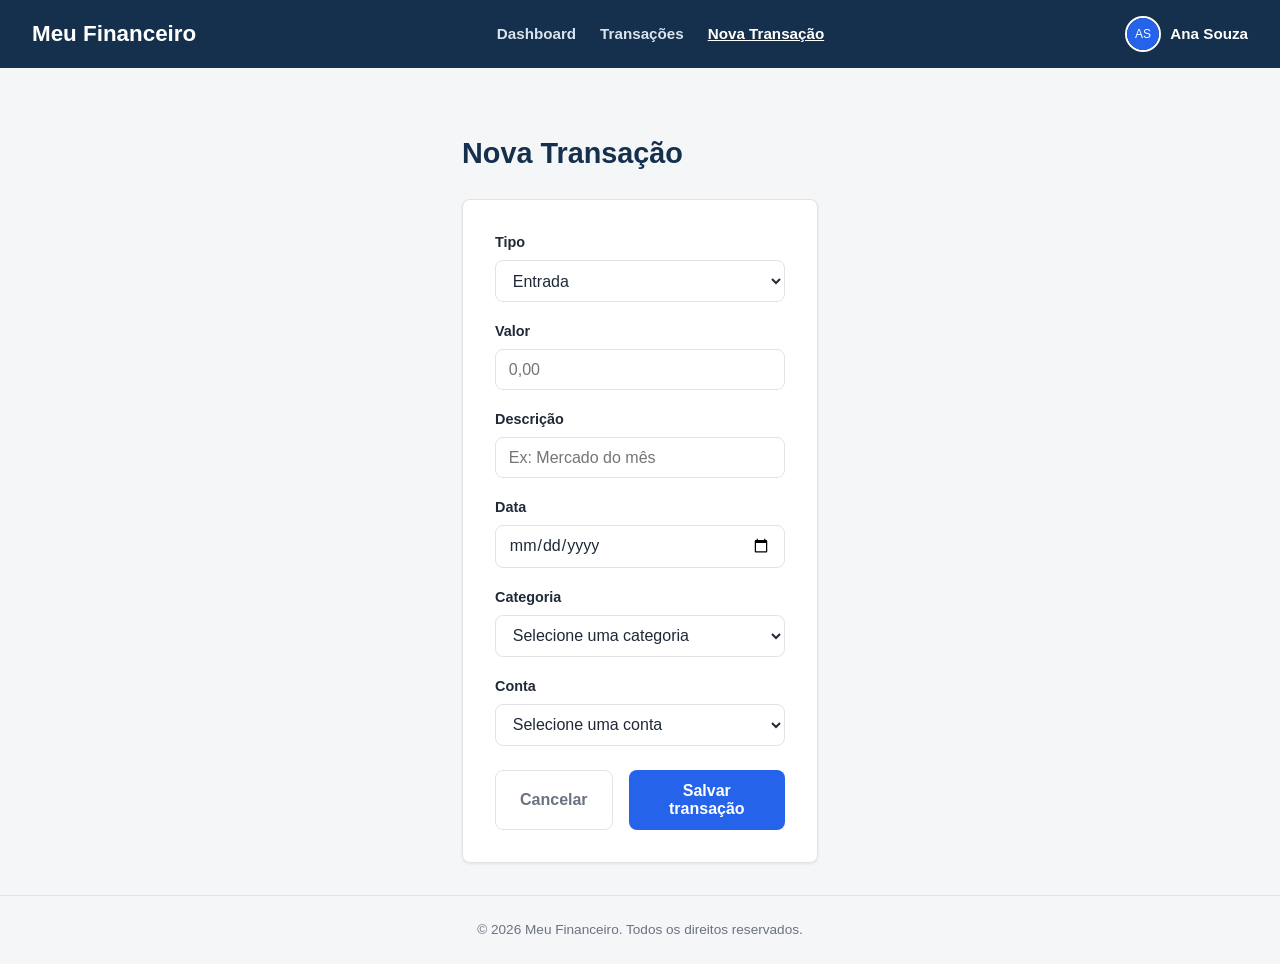
==== sistemafinanceiro_v1_html_css/nova-transacao.html @ 0a4e5786 "Initial commit: sistema financeiro demo (HTML/CSS) Co-Authored-By: Claude Sonnet 5 <noreply@anthropi" ====
<!DOCTYPE html>
<html lang="pt-br">
<head>
  <meta charset="UTF-8">
  <meta name="viewport" content="width=device-width, initial-scale=1.0">
  <title>Nova Transação - Meu Financeiro</title>
  <link rel="stylesheet" href="estilos.css">
</head>
<body>

  <header class="cabecalho">
    <span class="cabecalho__logo">Meu Financeiro</span>

    <nav class="navegacao">
      <a class="navegacao__link" href="dashboard.html">Dashboard</a>
      <a class="navegacao__link" href="transacoes.html">Transações</a>
      <a class="navegacao__link navegacao__link--ativo" href="nova-transacao.html">Nova Transação</a>
    </nav>

    <div class="cabecalho__usuario">
      <img
        class="cabecalho__avatar"
        src="data:image/svg+xml;utf8,%3Csvg xmlns='http://www.w3.org/2000/svg' width='64' height='64'%3E%3Crect width='64' height='64' rx='32' fill='%232563eb'/%3E%3Ctext x='32' y='40' font-size='24' fill='white' text-anchor='middle' font-family='Arial'%3EAS%3C/text%3E%3C/svg%3E"
        alt="Foto de perfil de Ana Souza">
      <span class="cabecalho__nome-usuario">Ana Souza</span>
    </div>
  </header>

  <main class="conteudo-principal conteudo-principal--centralizado">
    <h1 class="titulo-pagina">Nova Transação</h1>

    <form class="formulario" action="#" method="post">

      <div class="campo">
        <label class="campo__rotulo" for="tipo-transacao">Tipo</label>
        <select class="campo__entrada" id="tipo-transacao" name="tipo-transacao">
          <option value="entrada">Entrada</option>
          <option value="saida">Saída</option>
        </select>
      </div>

      <div class="campo">
        <label class="campo__rotulo" for="valor">Valor</label>
        <input
          class="campo__entrada"
          type="number"
          id="valor"
          name="valor"
          step="0.01"
          placeholder="0,00">
      </div>

      <div class="campo">
        <label class="campo__rotulo" for="descricao">Descrição</label>
        <input
          class="campo__entrada"
          type="text"
          id="descricao"
          name="descricao"
          placeholder="Ex: Mercado do mês">
      </div>

      <div class="campo">
        <label class="campo__rotulo" for="data">Data</label>
        <input
          class="campo__entrada"
          type="date"
          id="data"
          name="data">
      </div>

      <div class="campo">
        <label class="campo__rotulo" for="categoria">Categoria</label>
        <select class="campo__entrada" id="categoria" name="categoria">
          <option value="">Selecione uma categoria</option>
          <option value="alimentacao">Alimentação</option>
          <option value="transporte">Transporte</option>
          <option value="moradia">Moradia</option>
          <option value="lazer">Lazer</option>
          <option value="saude">Saúde</option>
          <option value="salario">Salário</option>
        </select>
      </div>

      <div class="campo">
        <label class="campo__rotulo" for="conta">Conta</label>
        <select class="campo__entrada" id="conta" name="conta">
          <option value="">Selecione uma conta</option>
          <option value="corrente">Conta Corrente</option>
          <option value="cartao">Cartão</option>
          <option value="dinheiro">Dinheiro</option>
        </select>
      </div>

      <div class="acoes-formulario">
        <button type="button" class="botao botao--secundario">Cancelar</button>
        <button type="submit" class="botao botao--destaque">Salvar transação</button>
      </div>

    </form>
  </main>

  <footer class="rodape">
    <p>&copy; 2026 Meu Financeiro. Todos os direitos reservados.</p>
  </footer>

</body>
</html>
---- sistemafinanceiro_v1_html_css/estilos.css ----
/* ==========================================================================
   MEU FINANCEIRO - Folha de estilos compartilhada
   Este arquivo é usado por todas as páginas do app.
   As seções abaixo estão organizadas para facilitar a leitura.
   ========================================================================== */

/* --------------------------------------------------------------------------
   1. VARIÁVEIS GLOBAIS (identidade visual)
   Mude os valores aqui para trocar as cores e a fonte de todo o site.
   -------------------------------------------------------------------------- */
:root {
  /* Cores principais */
  --cor-primaria: #14304d;        /* azul-marinho: cabeçalho e títulos */
  --cor-primaria-escura: #0c2036; /* variação mais escura da primária */
  --cor-destaque: #2563eb;        /* azul vibrante: botões de ação principal */
  --cor-destaque-hover: #1d4ed8;  /* estado hover do botão de destaque */

  /* Cores de fundo e texto */
  --cor-fundo: #f4f6f8;           /* fundo geral da página */
  --cor-fundo-card: #ffffff;      /* fundo de cartões e caixas */
  --cor-borda: #e0e4e8;           /* bordas suaves */
  --cor-texto-principal: #1f2937; /* texto principal, quase preto */
  --cor-texto-secundario: #6b7280;/* texto secundário, cinza médio */

  /* Cores de valores financeiros */
  --cor-entrada: #15803d;   /* verde: receitas / entradas */
  --cor-saida: #b91c1c;     /* vermelho: despesas / saídas */

  /* Tipografia */
  --fonte-principal: "Segoe UI", Roboto, Arial, sans-serif;

  /* Espaçamentos e bordas reutilizáveis */
  --raio-borda: 8px;
  --sombra-card: 0 1px 3px rgba(0, 0, 0, 0.08);
}

/* --------------------------------------------------------------------------
   2. RESET BÁSICO
   Remove estilos padrão do navegador para começar do zero.
   -------------------------------------------------------------------------- */
* {
  box-sizing: border-box;
  margin: 0;
  padding: 0;
}

body {
  font-family: var(--fonte-principal);
  background-color: var(--cor-fundo);
  color: var(--cor-texto-principal);
  line-height: 1.5;
}

a {
  color: var(--cor-destaque);
  text-decoration: none;
}

a:hover {
  text-decoration: underline;
}

img {
  display: block;
  max-width: 100%;
}

/* --------------------------------------------------------------------------
   3. CABEÇALHO E NAVEGAÇÃO
   Cabeçalho compartilhado pelas páginas internas (dashboard, transações,
   nova transação). A página de login usa uma variação simplificada.
   -------------------------------------------------------------------------- */
.cabecalho {
  background-color: var(--cor-primaria);
  color: #ffffff;
  padding: 1rem 2rem;
  display: flex;
  align-items: center;
  justify-content: space-between;
  flex-wrap: wrap;
  gap: 1rem;
}

.cabecalho__logo {
  font-size: 1.4rem;
  font-weight: 700;
  color: #ffffff;
}

.navegacao {
  display: flex;
  gap: 1.5rem;
  flex-wrap: wrap;
}

.navegacao__link {
  color: #dbe4ee;
  font-weight: 600;
  font-size: 0.95rem;
}

.navegacao__link:hover,
.navegacao__link--ativo {
  color: #ffffff;
  text-decoration: underline;
}

.cabecalho__usuario {
  display: flex;
  align-items: center;
  gap: 0.6rem;
}

.cabecalho__avatar {
  width: 36px;
  height: 36px;
  border-radius: 50%;
  border: 2px solid #ffffff;
}

.cabecalho__nome-usuario {
  font-weight: 600;
  font-size: 0.95rem;
  color: #ffffff;
}

/* Cabeçalho simplificado usado apenas na página de login */
.cabecalho-login {
  background-color: var(--cor-primaria);
  color: #ffffff;
  padding: 1.5rem;
  text-align: center;
}

.cabecalho-login__logo {
  font-size: 1.6rem;
  font-weight: 700;
}

/* --------------------------------------------------------------------------
   4. ESTRUTURA GERAL DE PÁGINA
   -------------------------------------------------------------------------- */
.conteudo-principal {
  max-width: 1100px;
  margin: 0 auto;
  padding: 2rem;
}

.conteudo-principal--centralizado {
  max-width: 420px;
  padding-top: 4rem;
}

.titulo-pagina {
  font-size: 1.8rem;
  color: var(--cor-primaria);
  margin-bottom: 1.5rem;
}

.secao {
  margin-bottom: 2.5rem;
}

.secao__titulo {
  font-size: 1.2rem;
  color: var(--cor-primaria);
  margin-bottom: 1rem;
}

.rodape {
  text-align: center;
  padding: 1.5rem;
  color: var(--cor-texto-secundario);
  font-size: 0.85rem;
  border-top: 1px solid var(--cor-borda);
}

/* --------------------------------------------------------------------------
   5. FORMULÁRIOS
   Usado nas páginas de login e nova transação.
   -------------------------------------------------------------------------- */
.formulario {
  background-color: var(--cor-fundo-card);
  border: 1px solid var(--cor-borda);
  border-radius: var(--raio-borda);
  box-shadow: var(--sombra-card);
  padding: 2rem;
}

.campo {
  margin-bottom: 1.2rem;
  display: flex;
  flex-direction: column;
  gap: 0.4rem;
}

.campo__rotulo {
  font-size: 0.9rem;
  font-weight: 600;
  color: var(--cor-texto-principal);
}

.campo__entrada {
  padding: 0.65rem 0.8rem;
  border: 1px solid var(--cor-borda);
  border-radius: var(--raio-borda);
  font-size: 1rem;
  font-family: inherit;
  color: var(--cor-texto-principal);
  background-color: #ffffff;
}

.campo__entrada:focus {
  outline: 2px solid var(--cor-destaque);
  outline-offset: 1px;
}

.campo-linha {
  display: flex;
  gap: 1rem;
  flex-wrap: wrap;
}

.campo-linha .campo {
  flex: 1;
  min-width: 160px;
}

/* --------------------------------------------------------------------------
   6. BOTÕES
   -------------------------------------------------------------------------- */
.botao {
  display: inline-block;
  padding: 0.75rem 1.5rem;
  border-radius: var(--raio-borda);
  border: none;
  font-size: 1rem;
  font-weight: 600;
  font-family: inherit;
  cursor: pointer;
  text-align: center;
}

.botao--destaque {
  background-color: var(--cor-destaque);
  color: #ffffff;
  width: 100%;
}

.botao--destaque:hover {
  background-color: var(--cor-destaque-hover);
}

.botao--secundario {
  background-color: transparent;
  color: var(--cor-texto-secundario);
  border: 1px solid var(--cor-borda);
}

.botao--secundario:hover {
  background-color: var(--cor-fundo);
}

.links-auxiliares {
  margin-top: 1.2rem;
  display: flex;
  justify-content: space-between;
  font-size: 0.85rem;
}

.acoes-formulario {
  display: flex;
  gap: 1rem;
  margin-top: 1.5rem;
}

.acoes-formulario .botao--destaque {
  width: auto;
  flex: 1;
}

/* --------------------------------------------------------------------------
   7. CARDS DE SALDO (dashboard)
   -------------------------------------------------------------------------- */
.grade-cartoes {
  display: grid;
  grid-template-columns: repeat(auto-fit, minmax(220px, 1fr));
  gap: 1.2rem;
}

.cartao-conta {
  background-color: var(--cor-fundo-card);
  border: 1px solid var(--cor-borda);
  border-radius: var(--raio-borda);
  box-shadow: var(--sombra-card);
  padding: 1.5rem;
}

.cartao-conta__nome {
  font-size: 0.95rem;
  color: var(--cor-texto-secundario);
  margin-bottom: 0.5rem;
}

.cartao-conta__saldo {
  font-size: 1.5rem;
  font-weight: 700;
  color: var(--cor-primaria);
}

/* --------------------------------------------------------------------------
   8. RESUMO DO MÊS
   -------------------------------------------------------------------------- */
.resumo-mes {
  display: grid;
  grid-template-columns: repeat(auto-fit, minmax(220px, 1fr));
  gap: 1.2rem;
}

.resumo-mes__bloco {
  background-color: var(--cor-fundo-card);
  border: 1px solid var(--cor-borda);
  border-radius: var(--raio-borda);
  box-shadow: var(--sombra-card);
  padding: 1.5rem;
  text-align: center;
}

.resumo-mes__rotulo {
  font-size: 0.95rem;
  color: var(--cor-texto-secundario);
  margin-bottom: 0.5rem;
}

.resumo-mes__valor {
  font-size: 1.8rem;
  font-weight: 700;
}

.resumo-mes__valor--entrada {
  color: var(--cor-entrada);
}

.resumo-mes__valor--saida {
  color: var(--cor-saida);
}

/* --------------------------------------------------------------------------
   9. ESPAÇOS RESERVADOS PARA GRÁFICOS
   Sem JavaScript, então usamos blocos com texto explicativo no lugar.
   -------------------------------------------------------------------------- */
.placeholder-grafico {
  background-color: var(--cor-fundo-card);
  border: 1px dashed var(--cor-borda);
  border-radius: var(--raio-borda);
  height: 220px;
  display: flex;
  align-items: center;
  justify-content: center;
  color: var(--cor-texto-secundario);
  font-size: 1rem;
  text-align: center;
}

/* --------------------------------------------------------------------------
   10. BARRA DE FILTROS (transações)
   -------------------------------------------------------------------------- */
.barra-filtros {
  background-color: var(--cor-fundo-card);
  border: 1px solid var(--cor-borda);
  border-radius: var(--raio-borda);
  box-shadow: var(--sombra-card);
  padding: 1.2rem;
  display: flex;
  gap: 1rem;
  flex-wrap: wrap;
  margin-bottom: 1.5rem;
}

.barra-filtros .campo {
  margin-bottom: 0;
  min-width: 160px;
  flex: 1;
}

/* --------------------------------------------------------------------------
   11. LISTA DE TRANSAÇÕES
   -------------------------------------------------------------------------- */
.lista-transacoes {
  list-style: none;
  background-color: var(--cor-fundo-card);
  border: 1px solid var(--cor-borda);
  border-radius: var(--raio-borda);
  box-shadow: var(--sombra-card);
  overflow: hidden;
}

.transacao {
  display: flex;
  align-items: center;
  justify-content: space-between;
  gap: 1rem;
  padding: 1rem 1.5rem;
  border-bottom: 1px solid var(--cor-borda);
  flex-wrap: wrap;
}

.transacao:last-child {
  border-bottom: none;
}

.transacao__info {
  flex: 2;
  min-width: 180px;
}

.transacao__descricao {
  font-weight: 600;
  color: var(--cor-texto-principal);
}

.transacao__detalhes {
  font-size: 0.85rem;
  color: var(--cor-texto-secundario);
}

.transacao__data {
  flex: 1;
  min-width: 100px;
  font-size: 0.9rem;
  color: var(--cor-texto-secundario);
}

.transacao__valor {
  flex: 1;
  min-width: 120px;
  font-weight: 700;
  font-size: 1.05rem;
  text-align: right;
}

.transacao__valor--entrada {
  color: var(--cor-entrada);
}

.transacao__valor--saida {
  color: var(--cor-saida);
}

.transacao__acoes {
  display: flex;
  gap: 0.5rem;
}

.transacao__botao-acao {
  background: none;
  border: 1px solid var(--cor-borda);
  border-radius: var(--raio-borda);
  padding: 0.4rem 0.7rem;
  font-size: 0.85rem;
  font-family: inherit;
  cursor: pointer;
  color: var(--cor-texto-secundario);
}

.transacao__botao-acao:hover {
  background-color: var(--cor-fundo);
}
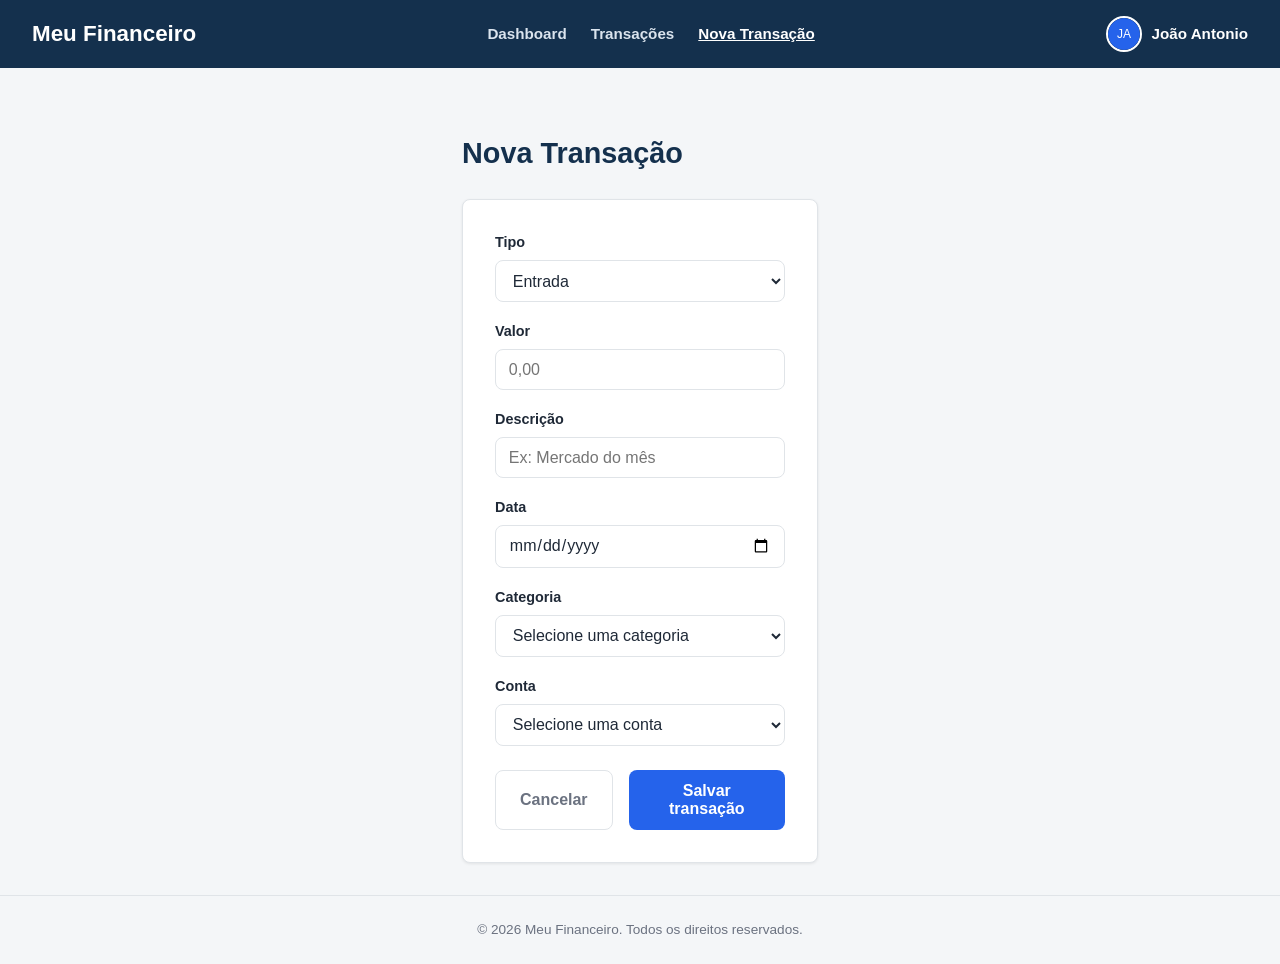
==== commit b3e67c1a: "Ajusta tela de login e troca usuario do cabecalho para Joao Antonio - tela-login.html: campos nome, " ====
--- a/sistemafinanceiro_v1_html_css/nova-transacao.html
+++ b/sistemafinanceiro_v1_html_css/nova-transacao.html
@@ -20,9 +20,9 @@
     <div class="cabecalho__usuario">
       <img
         class="cabecalho__avatar"
-        src="data:image/svg+xml;utf8,%3Csvg xmlns='http://www.w3.org/2000/svg' width='64' height='64'%3E%3Crect width='64' height='64' rx='32' fill='%232563eb'/%3E%3Ctext x='32' y='40' font-size='24' fill='white' text-anchor='middle' font-family='Arial'%3EAS%3C/text%3E%3C/svg%3E"
-        alt="Foto de perfil de Ana Souza">
-      <span class="cabecalho__nome-usuario">Ana Souza</span>
+        src="data:image/svg+xml;utf8,%3Csvg xmlns='http://www.w3.org/2000/svg' width='64' height='64'%3E%3Crect width='64' height='64' rx='32' fill='%232563eb'/%3E%3Ctext x='32' y='40' font-size='24' fill='white' text-anchor='middle' font-family='Arial'%3EJA%3C/text%3E%3C/svg%3E"
+        alt="Foto de perfil de João Antonio">
+      <span class="cabecalho__nome-usuario">João Antonio</span>
     </div>
   </header>
 
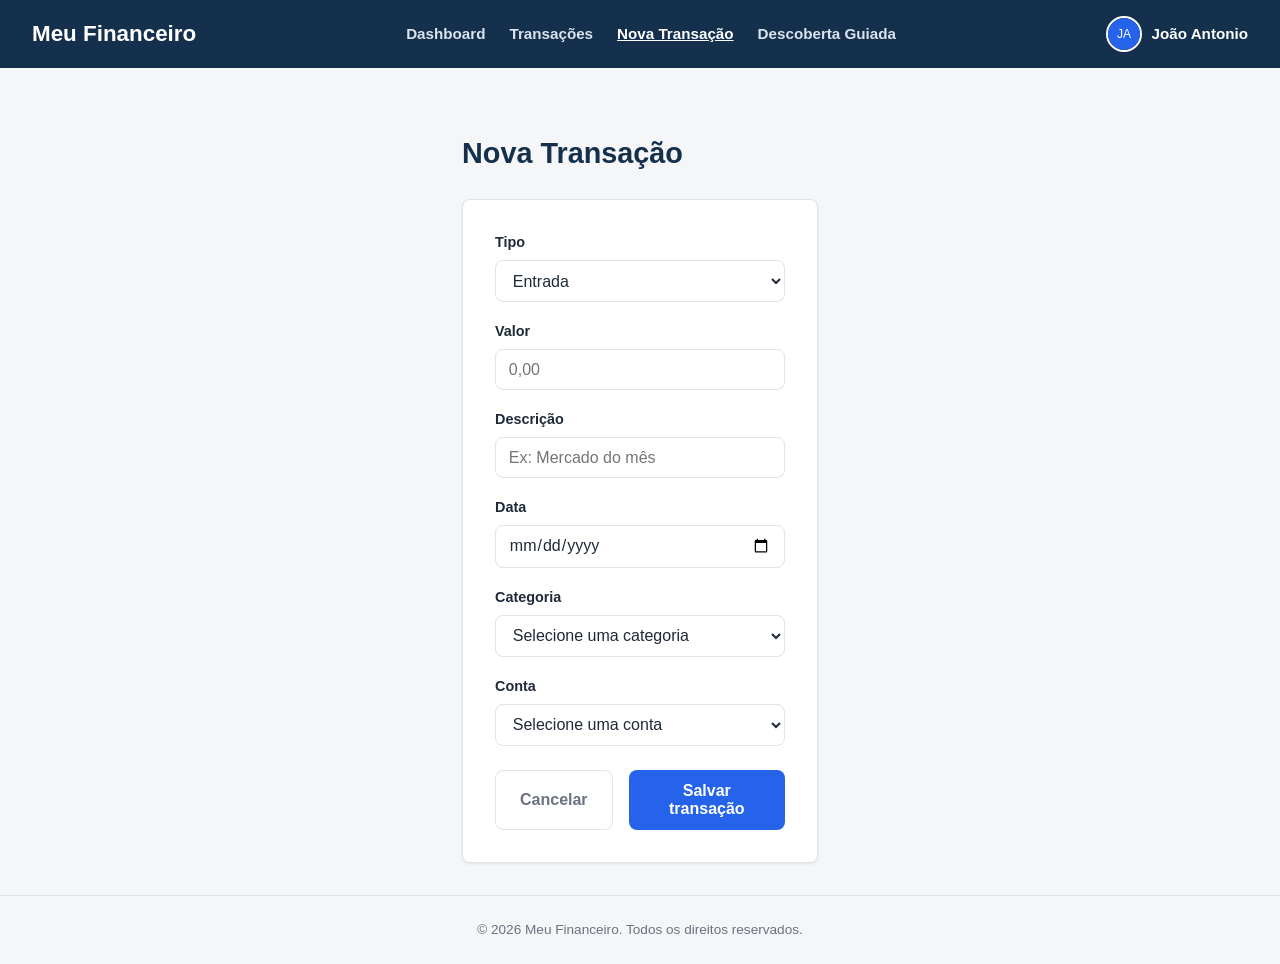
==== commit f8ad4bdb: "Adiciona atividade Descoberta Guiada de hierarquia visual Nova página interativa em 5 etapas (teste " ====
--- a/sistemafinanceiro_v1_html_css/nova-transacao.html
+++ b/sistemafinanceiro_v1_html_css/nova-transacao.html
@@ -15,6 +15,7 @@
       <a class="navegacao__link" href="dashboard.html">Dashboard</a>
       <a class="navegacao__link" href="transacoes.html">Transações</a>
       <a class="navegacao__link navegacao__link--ativo" href="nova-transacao.html">Nova Transação</a>
+      <a class="navegacao__link" href="descoberta-guiada.html">Descoberta Guiada</a>
     </nav>
 
     <div class="cabecalho__usuario">
--- a/sistemafinanceiro_v1_html_css/estilos.css
+++ b/sistemafinanceiro_v1_html_css/estilos.css
@@ -65,6 +65,20 @@
   max-width: 100%;
 }
 
+/* Foco visível para quem navega pelo teclado */
+a:focus-visible,
+button:focus-visible,
+input:focus-visible,
+select:focus-visible,
+textarea:focus-visible {
+  outline: 3px solid var(--cor-destaque);
+  outline-offset: 2px;
+}
+
+.cabecalho a:focus-visible {
+  outline-color: #ffffff;
+}
+
 /* --------------------------------------------------------------------------
    3. CABEÇALHO E NAVEGAÇÃO
    Cabeçalho compartilhado pelas páginas internas (dashboard, transações,
@@ -308,6 +322,80 @@
   color: var(--cor-primaria);
 }
 
+/* Linha do título do dashboard com o atalho para a Descoberta Guiada */
+.titulo-linha {
+  display: flex;
+  align-items: center;
+  justify-content: space-between;
+  flex-wrap: wrap;
+  gap: 0.75rem 1rem;
+  margin-bottom: 1.5rem;
+}
+
+.titulo-linha .titulo-pagina {
+  margin-bottom: 0;
+}
+
+.link-atividade {
+  display: inline-flex;
+  align-items: center;
+  gap: 0.45rem;
+  padding: 0.5rem 0.95rem;
+  border: 1px solid var(--cor-borda);
+  border-radius: 999px;
+  background-color: var(--cor-fundo-card);
+  color: var(--cor-primaria);
+  font-size: 0.9rem;
+  font-weight: 600;
+  transition: border-color 0.2s ease, box-shadow 0.2s ease;
+}
+
+.link-atividade:hover {
+  text-decoration: none;
+  border-color: var(--cor-primaria);
+  box-shadow: var(--sombra-card);
+}
+
+.link-atividade__icone {
+  color: #c2410c;
+}
+
+/* Aviso exibido quando o prompt da Descoberta Guiada foi aplicado */
+.aviso-painel {
+  display: flex;
+  align-items: center;
+  justify-content: space-between;
+  flex-wrap: wrap;
+  gap: 0.75rem 1rem;
+  padding: 0.85rem 1.1rem;
+  margin-bottom: 1.5rem;
+  border: 1px solid #bbf7d0;
+  border-radius: var(--raio-borda);
+  background-color: #f0fdf4;
+  font-size: 0.92rem;
+}
+
+.aviso-painel[hidden] {
+  display: none;
+}
+
+.aviso-painel__texto {
+  color: #14532d;
+}
+
+.aviso-painel__acoes {
+  display: flex;
+  flex-wrap: wrap;
+  align-items: center;
+  gap: 0.75rem;
+}
+
+.aviso-painel .botao {
+  padding: 0.45rem 0.9rem;
+  font-size: 0.88rem;
+  background-color: #ffffff;
+}
+
 /* --------------------------------------------------------------------------
    8. RESUMO DO MÊS
    -------------------------------------------------------------------------- */
@@ -466,3 +554,159 @@
 .transacao__botao-acao:hover {
   background-color: var(--cor-fundo);
 }
+
+/* --------------------------------------------------------------------------
+   12. HIERARQUIA VISUAL MELHORADA (estado "depois" do painel)
+   Aplicado pela Descoberta Guiada ao dashboard real e à prévia da atividade.
+   O saldo principal ganha tamanho, peso, contraste e respiro; os
+   elementos secundários perdem peso para não competir com ele.
+   -------------------------------------------------------------------------- */
+.painel {
+  container-type: inline-size;
+  container-name: painel;
+}
+
+/* Transição só depois do primeiro desenho (o JS adiciona .painel--animado) */
+.painel--animado .cartao-conta,
+.painel--animado .resumo-mes__bloco,
+.painel--animado .cartao-conta__saldo,
+.painel--animado .resumo-mes__valor {
+  transition: background-color 0.35s ease, color 0.35s ease,
+              font-size 0.35s ease, padding 0.35s ease, box-shadow 0.35s ease;
+}
+
+.painel--hierarquia .secao:first-of-type {
+  margin-bottom: 3rem;
+}
+
+.painel--hierarquia .grade-cartoes {
+  grid-template-columns: minmax(0, 1.6fr) repeat(2, minmax(0, 1fr));
+  gap: 0.9rem;
+}
+
+/* Saldo principal: tamanho, peso, contraste e respiro */
+.painel--hierarquia .cartao-conta--principal {
+  padding: 1.75rem 2rem;
+  border-color: var(--cor-primaria);
+  background: linear-gradient(135deg, var(--cor-primaria) 0%, #1e4a75 100%);
+  box-shadow: 0 10px 28px rgba(20, 48, 77, 0.24);
+}
+
+.painel--hierarquia .cartao-conta--principal .cartao-conta__nome {
+  color: #c9d6e4;
+  font-size: 0.8rem;
+  font-weight: 600;
+  letter-spacing: 0.08em;
+  text-transform: uppercase;
+}
+
+.painel--hierarquia .cartao-conta--principal .cartao-conta__saldo {
+  color: #ffffff;
+  font-size: 2.25rem;
+  font-size: clamp(2rem, 5.5cqi, 2.9rem);
+  font-weight: 800;
+  line-height: 1.15;
+  letter-spacing: -0.02em;
+}
+
+/* Secundários: menos peso, menos contraste, agrupados */
+.painel--hierarquia .cartao-conta:not(.cartao-conta--principal),
+.painel--hierarquia .resumo-mes__bloco {
+  padding: 1rem 1.25rem;
+  background-color: #fafbfc;
+  box-shadow: none;
+}
+
+.painel--hierarquia .cartao-conta:not(.cartao-conta--principal) .cartao-conta__saldo {
+  color: #4b5563;
+  font-size: 1.15rem;
+  font-weight: 600;
+}
+
+.painel--hierarquia .cartao-conta__nome,
+.painel--hierarquia .resumo-mes__rotulo {
+  font-size: 0.875rem;
+}
+
+.painel--hierarquia .resumo-mes {
+  gap: 0.9rem;
+}
+
+.painel--hierarquia .resumo-mes__bloco {
+  text-align: left;
+}
+
+.painel--hierarquia .resumo-mes__valor {
+  font-size: 1.25rem;
+  font-weight: 600;
+}
+
+/* Variação de POSIÇÃO: o saldo ocupa a linha inteira, no topo */
+.painel--hierarquia-posicao .grade-cartoes {
+  grid-template-columns: repeat(2, minmax(0, 1fr));
+}
+
+.painel--hierarquia-posicao .cartao-conta--principal {
+  grid-column: 1 / -1;
+}
+
+.painel--hierarquia-posicao .cartao-conta--principal .cartao-conta__saldo {
+  font-size: 2.5rem;
+  font-size: clamp(2.25rem, 7cqi, 3.25rem);
+}
+
+/* Painéis estreitos: o principal vai para a linha inteira */
+@container painel (max-width: 560px) {
+  .painel--hierarquia .grade-cartoes {
+    grid-template-columns: repeat(2, minmax(0, 1fr));
+  }
+
+  .painel--hierarquia .cartao-conta--principal {
+    grid-column: 1 / -1;
+    padding: 1.5rem;
+  }
+
+  .painel--hierarquia .cartao-conta--principal .cartao-conta__saldo {
+    font-size: clamp(1.9rem, 10cqi, 2.5rem);
+  }
+}
+
+@container painel (max-width: 360px) {
+  .painel--hierarquia .grade-cartoes {
+    grid-template-columns: minmax(0, 1fr);
+  }
+}
+
+@media (prefers-reduced-motion: reduce) {
+  .painel--animado .cartao-conta,
+  .painel--animado .resumo-mes__bloco,
+  .painel--animado .cartao-conta__saldo,
+  .painel--animado .resumo-mes__valor {
+    transition: none;
+  }
+}
+
+/* --------------------------------------------------------------------------
+   13. AJUSTES PARA TELAS PEQUENAS
+   -------------------------------------------------------------------------- */
+@media (max-width: 600px) {
+  .cabecalho {
+    padding: 1rem;
+  }
+
+  .navegacao {
+    gap: 0.5rem 1rem;
+  }
+
+  .conteudo-principal {
+    padding: 1.5rem 1rem;
+  }
+
+  .conteudo-principal--centralizado {
+    padding-top: 2rem;
+  }
+
+  .titulo-pagina {
+    font-size: 1.5rem;
+  }
+}
